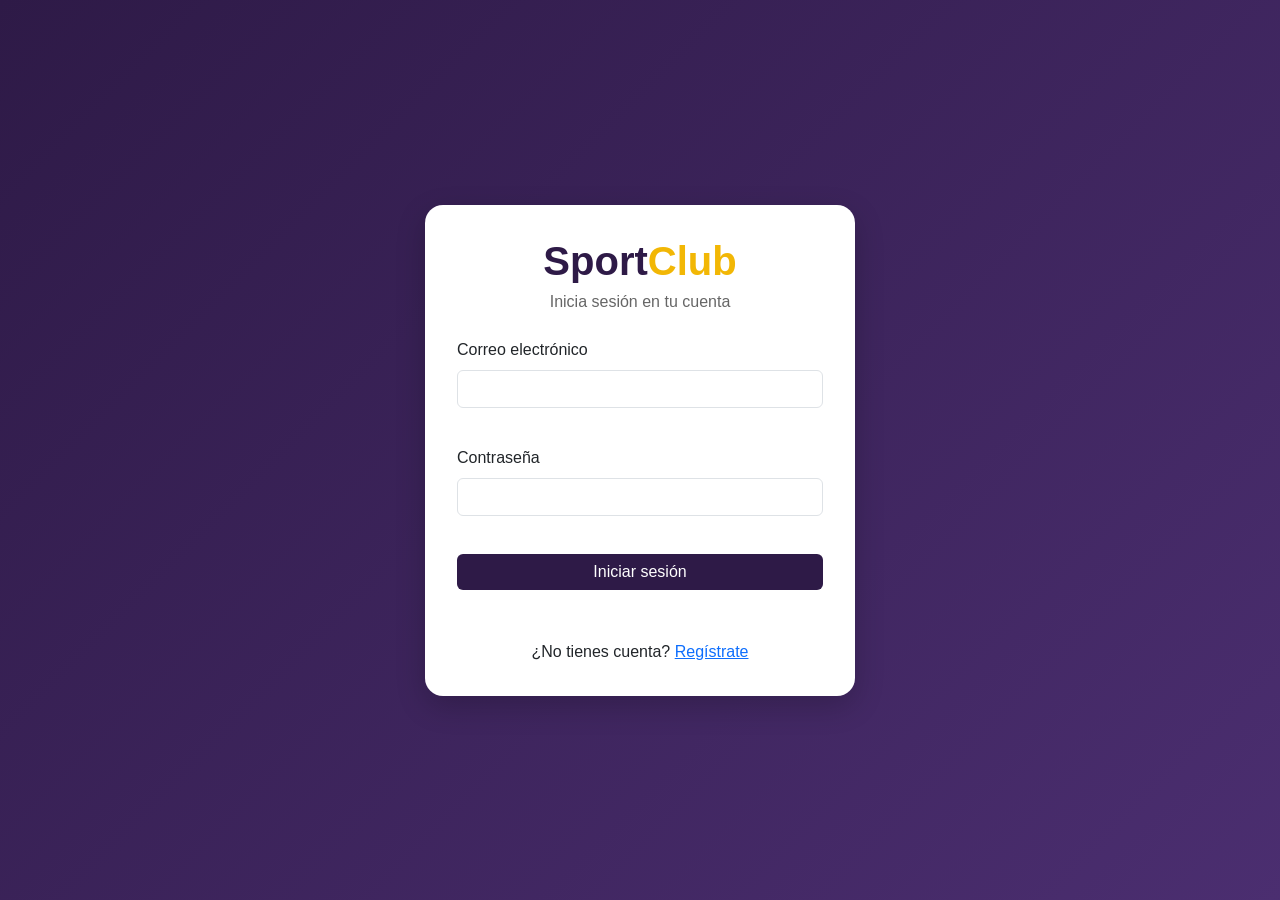
==== frontend/index.html @ a31db025 "implente logi,resgitro y dashboards para cada rol" ====
<!DOCTYPE html>
<html lang="es">
<head>
<meta charset="UTF-8">
<meta name="viewport" content="width=device-width, initial-scale=1.0">
<title>SportClub</title>
<meta http-equiv="refresh" content="0; url=vistas/login.html">
</head>
<body>
</body>
</html>
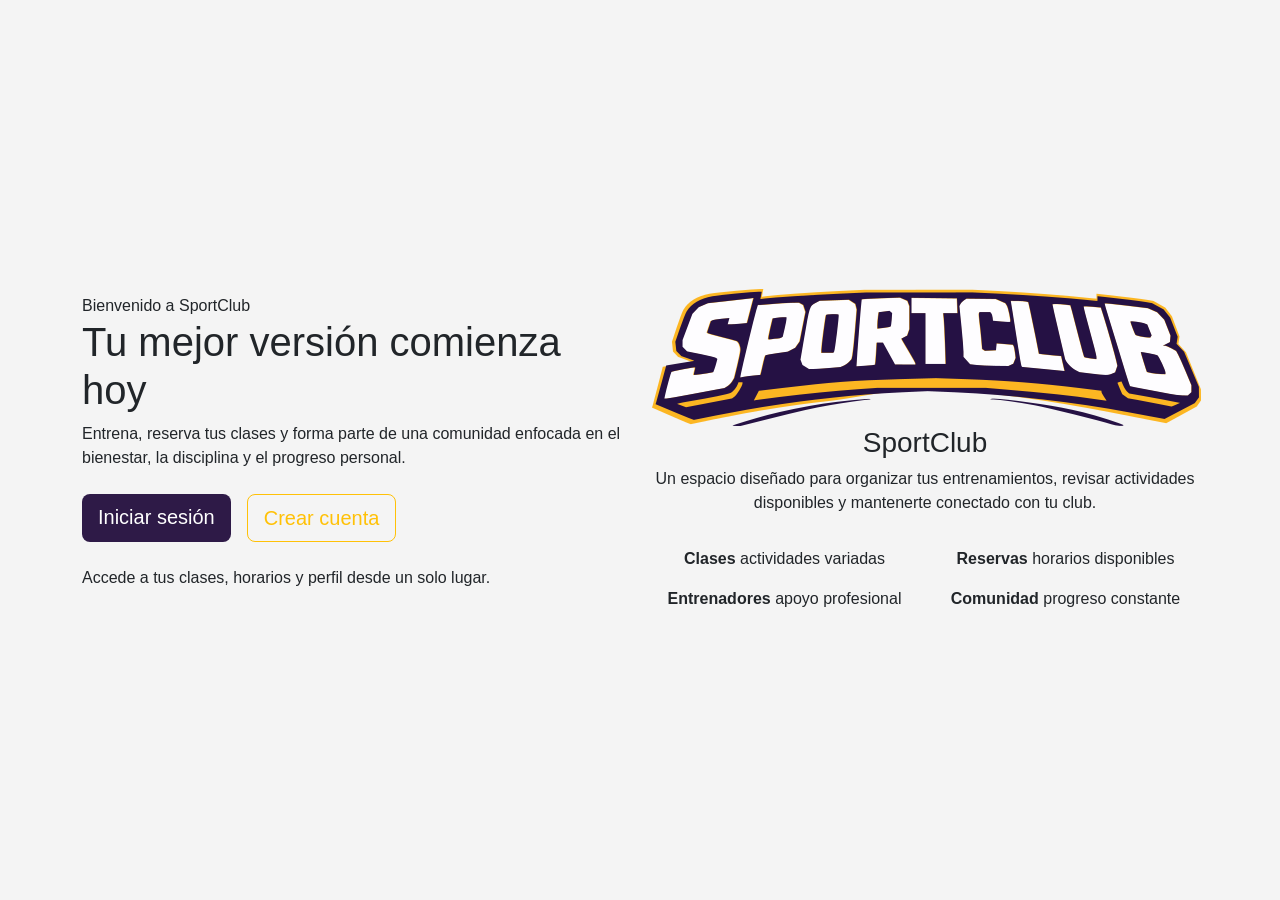
==== commit 311663e1: "mejora del index" ====
--- a/frontend/index.html
+++ b/frontend/index.html
@@ -3,9 +3,86 @@
 <head>
 <meta charset="UTF-8">
 <meta name="viewport" content="width=device-width, initial-scale=1.0">
-<title>SportClub</title>
-<meta http-equiv="refresh" content="0; url=vistas/login.html">
+<title>SportClub - Inicio</title>
+<link href="https://cdn.jsdelivr.net/npm/bootstrap@5.3.3/dist/css/bootstrap.min.css" rel="stylesheet">
+<link rel="stylesheet" href="css/style.css">
 </head>
 <body>
+
+<section class="home-hero">
+    <div class="container">
+        <div class="row align-items-center min-vh-100">
+            <div class="col-lg-6">
+                <div class="home-content">
+                    <span class="home-badge">Bienvenido a SportClub</span>
+
+                    <h1>Tu mejor versión comienza hoy</h1>
+
+                    <p class="home-text">
+                        Entrena, reserva tus clases y forma parte de una comunidad enfocada en el bienestar,
+                        la disciplina y el progreso personal.
+                    </p>
+
+                    <div class="d-flex flex-column flex-sm-row gap-3 mt-4">
+                        <a href="vistas/login.html" class="btn btn-primary-custom btn-lg">
+                            Iniciar sesión
+                        </a>
+
+                        <a href="vistas/register.html" class="btn btn-outline-warning btn-lg">
+                            Crear cuenta
+                        </a>
+                    </div>
+
+                    <div class="home-info mt-4">
+                        <p>Accede a tus clases, horarios y perfil desde un solo lugar.</p>
+                    </div>
+                </div>
+            </div>
+
+            <div class="col-lg-6 text-center mt-5 mt-lg-0">
+                <div class="home-card">
+                    <img src="assets/logo.png" alt="Logo SportClub" class="home-logo">
+
+                    <h3>SportClub</h3>
+                    <p>
+                        Un espacio diseñado para organizar tus entrenamientos, revisar actividades disponibles
+                        y mantenerte conectado con tu club.
+                    </p>
+
+                    <div class="row g-3 mt-3">
+                        <div class="col-6">
+                            <div class="home-feature">
+                                <strong>Clases</strong>
+                                <span>actividades variadas</span>
+                            </div>
+                        </div>
+
+                        <div class="col-6">
+                            <div class="home-feature">
+                                <strong>Reservas</strong>
+                                <span>horarios disponibles</span>
+                            </div>
+                        </div>
+
+                        <div class="col-6">
+                            <div class="home-feature">
+                                <strong>Entrenadores</strong>
+                                <span>apoyo profesional</span>
+                            </div>
+                        </div>
+
+                        <div class="col-6">
+                            <div class="home-feature">
+                                <strong>Comunidad</strong>
+                                <span>progreso constante</span>
+                            </div>
+                        </div>
+                    </div>
+                </div>
+            </div>
+        </div>
+    </div>
+</section>
+
 </body>
 </html>
--- a/frontend/css/style.css
+++ b/frontend/css/style.css
@@ -0,0 +1,271 @@
+:root {
+    --primary: #2E1A47;
+    --secondary: #F2B705;
+    --bg: #f4f4f4;
+    --dark: #1f1f1f;
+    --danger: #dc3545;
+    --success: #198754;
+}
+
+* {
+    box-sizing: border-box;
+}
+
+body {
+    background: var(--bg);
+    font-family: Arial, Helvetica, sans-serif;
+}
+
+.auth-body {
+    min-height: 100vh;
+    display: flex;
+    align-items: center;
+    justify-content: center;
+    background: linear-gradient(135deg, #2E1A47, #4b2e70);
+    padding: 20px;
+}
+
+.auth-card {
+    width: 100%;
+    max-width: 430px;
+    background: #fff;
+    padding: 32px;
+    border-radius: 18px;
+    box-shadow: 0 10px 30px rgba(0,0,0,.2);
+}
+
+.auth-logo {
+    text-align: center;
+    margin-bottom: 24px;
+}
+
+.auth-logo h1 {
+    color: var(--primary);
+    font-weight: bold;
+    margin-bottom: 5px;
+}
+
+.auth-logo span {
+    color: var(--secondary);
+}
+
+.auth-logo p {
+    color: #666;
+    margin: 0;
+}
+
+.btn-primary-custom {
+    background: var(--primary);
+    color: #fff;
+    border: none;
+}
+
+.btn-primary-custom:hover {
+    background: #211235;
+    color: #fff;
+}
+
+.error-text {
+    color: var(--danger);
+    font-size: 13px;
+    margin-top: 4px;
+    min-height: 18px;
+}
+
+.success-text {
+    color: var(--success);
+    font-size: 14px;
+    margin-top: 10px;
+}
+
+.form-control.is-invalid,
+.form-select.is-invalid {
+    border-color: var(--danger);
+}
+
+.dashboard-layout {
+    min-height: 100vh;
+    display: flex;
+    background: #f4f4f4;
+}
+
+.sidebar {
+    width: 245px;
+    background: #2E1A47;
+    color: white;
+    padding: 24px 16px;
+    display: flex;
+    flex-direction: column;
+}
+
+.sidebar-logo {
+    text-align: center;
+    margin-bottom: 30px;
+}
+
+.sidebar-logo img {
+    width: 75px;
+    height: 75px;
+    object-fit: contain;
+    margin-bottom: 10px;
+}
+
+.sidebar-logo h2 {
+    font-size: 22px;
+    margin: 0;
+    color: #F2B705;
+    font-weight: bold;
+}
+
+.sidebar-logo p {
+    font-size: 13px;
+    margin: 4px 0 0 0;
+    color: #eee;
+}
+
+.sidebar-menu {
+    flex: 1;
+}
+
+.sidebar a {
+    display: block;
+    color: #f4f4f4;
+    text-decoration: none;
+    padding: 12px 14px;
+    border-radius: 10px;
+    margin-bottom: 8px;
+    transition: 0.2s;
+}
+
+.sidebar a:hover,
+.sidebar a.active {
+    background: #F2B705;
+    color: #2E1A47;
+    font-weight: bold;
+}
+
+.logout-btn {
+    background: #dc3545;
+    color: white;
+    border: none;
+    width: 100%;
+    padding: 10px;
+    border-radius: 10px;
+    transition: 0.2s;
+}
+
+.logout-btn:hover {
+    background: #bb2d3b;
+}
+
+.main-content {
+    flex: 1;
+    padding: 32px;
+}
+
+.dashboard-card {
+    background: #fff;
+    border-radius: 18px;
+    padding: 28px;
+    box-shadow: 0 8px 24px rgba(0,0,0,.08);
+    margin-bottom: 24px;
+}
+
+.dashboard-avatar {
+    width: 130px;
+    height: 130px;
+    object-fit: contain;
+    display: block;
+    margin: 0 auto 20px auto;
+}
+
+.dashboard-title {
+    color: #2E1A47;
+    font-weight: 700;
+}
+
+.dashboard-subtitle {
+    color: #666;
+}
+
+.stat-card {
+    background: #fff;
+    border-radius: 16px;
+    padding: 22px;
+    box-shadow: 0 5px 18px rgba(0,0,0,.07);
+    border-left: 5px solid #F2B705;
+    height: 100%;
+}
+
+.stat-card h3 {
+    color: #2E1A47;
+    font-size: 28px;
+    margin-bottom: 5px;
+    font-weight: bold;
+}
+
+.stat-card p {
+    color: #666;
+    margin: 0;
+}
+
+.module-card {
+    background: #fff;
+    border-radius: 16px;
+    padding: 22px;
+    box-shadow: 0 5px 18px rgba(0,0,0,.07);
+    height: 100%;
+}
+
+.module-card h4 {
+    color: #2E1A47;
+    font-weight: bold;
+}
+
+.module-card p {
+    color: #666;
+}
+
+.role-badge {
+    display: inline-block;
+    padding: 6px 12px;
+    border-radius: 50px;
+    font-size: 13px;
+    font-weight: bold;
+}
+
+.role-admin {
+    background: #dc3545;
+    color: #fff;
+}
+
+.role-coach {
+    background: #0d6efd;
+    color: #fff;
+}
+
+.role-user {
+    background: #198754;
+    color: #fff;
+}
+
+.table-card {
+    background: #fff;
+    border-radius: 18px;
+    padding: 24px;
+    box-shadow: 0 8px 24px rgba(0,0,0,.08);
+}
+
+@media (max-width: 768px) {
+    .dashboard-layout {
+        flex-direction: column;
+    }
+
+    .sidebar {
+        width: 100%;
+    }
+
+    .main-content {
+        padding: 20px;
+    }
+}
